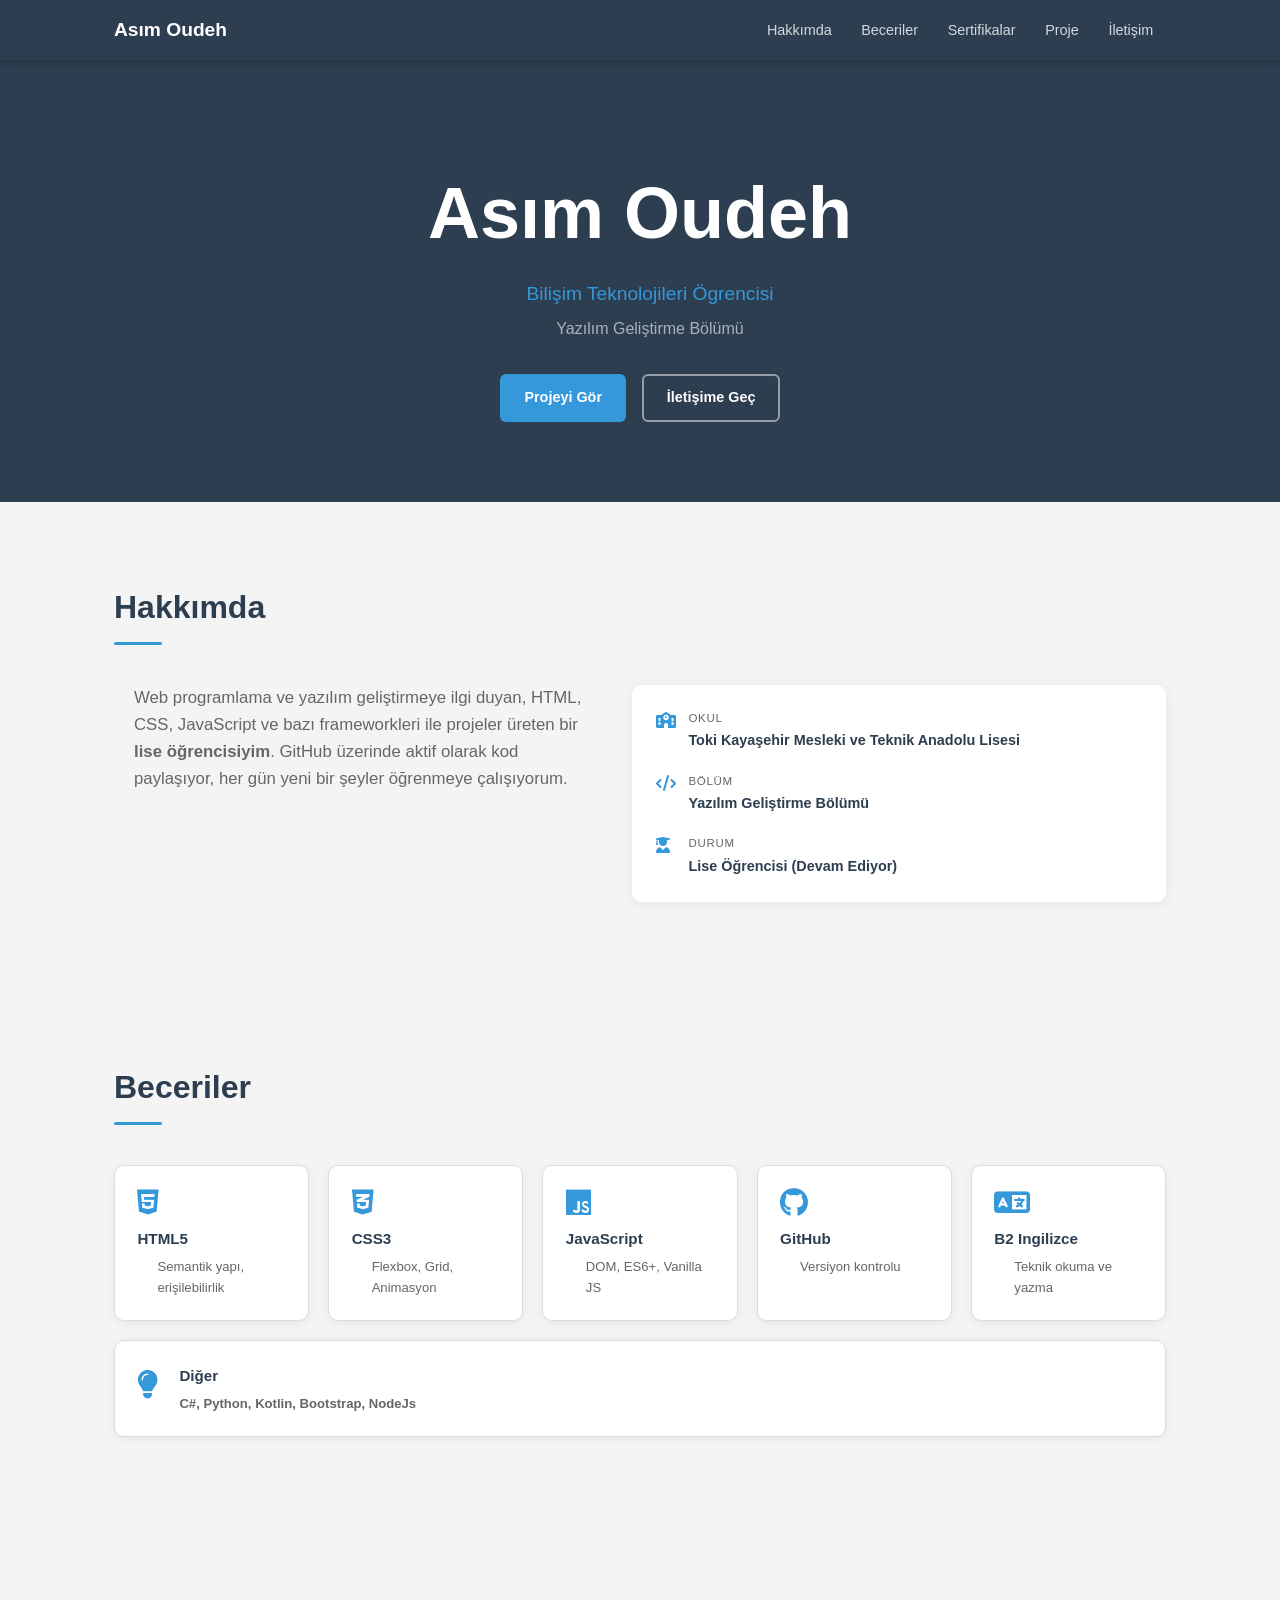
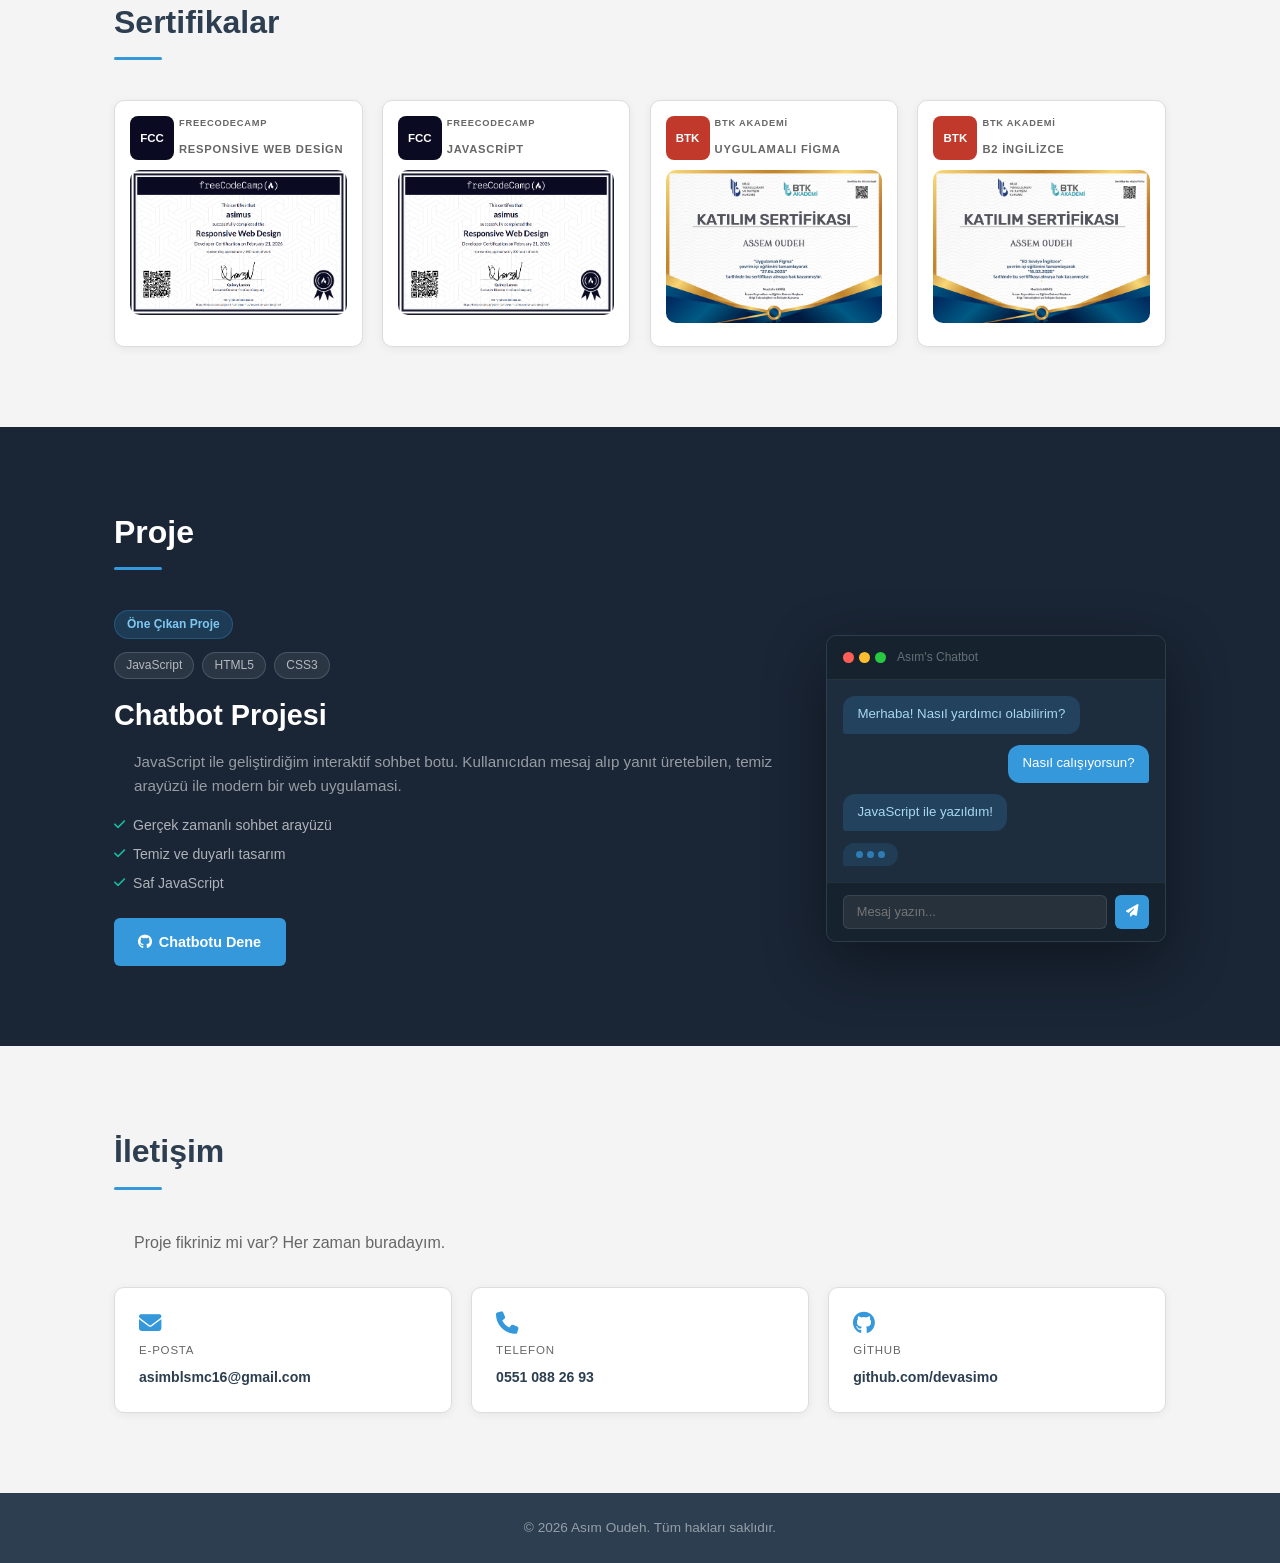
==== index.html @ b62a2e8c "Güncelleme" ====
<!DOCTYPE html>
<html lang="tr">
<head>
  <meta charset="UTF-8" />
  <meta name="viewport" content="width=device-width, initial-scale=1.0" />
  <meta name="description" content="Asım Oudeh - Bilişim Teknolojileri Öğrencisi" />
  <meta name="author" content="Asim Oudeh" />
  <title>Asım Oudeh | Portfolio</title>
  <link rel="icon" href="img/favicon.png">
  <link rel="stylesheet" href="https://cdnjs.cloudflare.com/ajax/libs/font-awesome/6.5.0/css/all.min.css" />
  <link rel="stylesheet" href="style.css" />
</head>
<body>

  <header class="header">
    <nav class="nav">
      <a href="#hero" class="nav-logo">Asım Oudeh</a>
      <ul class="nav-menu" id="navMenu">
        <li><a href="#hakkimda"     class="nav-link">Hakkımda</a></li>
        <li><a href="#beceriler"    class="nav-link">Beceriler</a></li>
        <li><a href="#sertifikalar" class="nav-link">Sertifikalar</a></li>
        <li><a href="#proje"        class="nav-link">Proje</a></li>
        <li><a href="#iletisim"     class="nav-link">İletişim</a></li>
      </ul>
      <button class="hamburger" id="hamburger" aria-label="Menuyu ac">
        <i class="fas fa-bars"></i>
      </button>
    </nav>
  </header>

  <section class="hero" id="hero">
    <h1 class="hero-name">Asım Oudeh</h1>
    <p class="hero-title">Bilişim Teknolojileri Ögrencisi</p>
    <p class="hero-sub">Yazılım Geliştirme Bölümü</p>
    <div class="hero-btns">
      <a href="#proje"    class="btn btn-primary">Projeyi Gör</a>
      <a href="#iletisim" class="btn btn-outline">İletişime Geç</a>
    </div>
  </section>

  <section class="section" id="hakkimda">
    <div class="container">
      <h2 class="section-title">Hakkımda</h2>
      <div class="about-grid">
        <div class="about-text">
          <p>Web programlama ve yazılım geliştirmeye ilgi duyan, HTML, CSS,
          JavaScript ve bazı frameworkleri ile projeler üreten bir
          <strong>lise öğrencisiyim</strong>. GitHub üzerinde aktif olarak kod paylaşıyor,
          her gün yeni bir şeyler öğrenmeye çalışıyorum.</p>
        </div>
        <div class="about-card">
          <div class="info-row">
            <i class="fas fa-school"></i>
            <div>
              <span class="info-label">Okul</span>
              <span class="info-value">Toki Kayaşehir Mesleki ve Teknik Anadolu Lisesi</span>
            </div>
          </div>
          <div class="info-row">
            <i class="fas fa-code"></i>
            <div>
              <span class="info-label">Bölüm</span>
              <span class="info-value">Yazılım Geliştirme Bölümü</span>
            </div>
          </div>
          <div class="info-row">
            <i class="fas fa-user-graduate"></i>
            <div>
              <span class="info-label">Durum</span>
              <span class="info-value">Lise Öğrencisi (Devam Ediyor)</span>
            </div>
          </div>
        </div>
      </div>
    </div>
  </section>

  <section class="section section-gray" id="beceriler">
    <div class="container">
      <h2 class="section-title">Beceriler</h2>
      <div class="cards-grid">
        <div class="card">
          <i class="fab fa-html5 card-icon"></i>
          <h3>HTML5</h3>
          <p>Semantik yapı, erişilebilirlik</p>
        </div>
        <div class="card">
          <i class="fab fa-css3-alt card-icon"></i>
          <h3>CSS3</h3>
          <p>Flexbox, Grid, Animasyon</p>
        </div>
        <div class="card">
          <i class="fab fa-js card-icon"></i>
          <h3>JavaScript</h3>
          <p>DOM, ES6+, Vanilla JS</p>
        </div>
        <div class="card">
          <i class="fab fa-github card-icon"></i>
          <h3>GitHub</h3>
          <p>Versiyon kontrolu</p>
        </div>
        <div class="card">
          <i class="fas fa-language card-icon"></i>
          <h3>B2 Ingilizce</h3>
          <p>Teknik okuma ve yazma</p>
        </div>
        <div id="diger" class="card">
          <i class="fas fa-lightbulb card-icon"></i>
          <div id="diger-icerik">
            <h3>Diğer</h3>
            <p><strong>C#, Python, Kotlin, Bootstrap, NodeJs</strong></p>
          </div>
        </div>
      </div>
    </div>
  </section>

  <section class="section" id="sertifikalar">
    <div class="container">
      <h2 class="section-title">Sertifikalar</h2>
      <div class="cards-grid">
        <div class="card cert-card">
          <div class="cert-info">
            <div class="cert-badge fcc">FCC</div>
            <span class="cert-provider"><h5><strong>FreeCodeCamp</strong></h5><h4><strong>Responsive Web Design</strong></h4></span>
          </div>
          <img id="cert-img" src="img/Web_Design_Certification.png" alt="Responsive Web Design Sertifikası">
        </div>
        <div class="card cert-card">
          <div class="cert-info">
            <div class="cert-badge fcc">FCC</div>
            <span class="cert-provider"><h5><strong>FreeCodeCamp</strong></h5><h4><strong>JavaScript</strong></h4></span>
          </div>
          <img id="cert-img" src="img/Web_Design_Certification.png" alt="JavaScript Sertifikası">
        </div>
        <div class="card cert-card">
          <div class="cert-info">
            <div class="cert-badge btk">BTK</div>
            <span class="cert-provider"><h5><strong>BTK Akademi</strong></h5><h4><strong>Uygulamalı Figma</strong></h4></span>
          </div>
          <img id="cert-img" src="img/Uygulamalı_Figma_Sertifika.jpg" alt="Uygulamalı Figma Sertifikası">
        </div>
        <div class="card cert-card">
          <div class="cert-info">
            <div class="cert-badge btk">BTK</div>
            <span class="cert-provider"><h5><strong>BTK Akademi</strong></h5><h4><strong>B2 İngilizce</strong></h4></span>
          </div>
          <img id="cert-img" src="img/B2_Seviye_İngilizce_Sertifika.jpg" alt="B2 İngilizce Sertifikası">
        </div>
        </div>
      </div>
    </div>
  </section>

  <section class="section section-dark" id="proje">
    <div class="container">
      <h2 class="section-title light">Proje</h2>
      <div class="project-box">
        <div class="project-info">
          <span class="project-badge">Öne Çıkan Proje</span>
          <div class="tags">
            <span class="tag">JavaScript</span>
            <span class="tag">HTML5</span>
            <span class="tag">CSS3</span>
          </div>
          <h3 class="project-title">Chatbot Projesi</h3>
          <p class="project-desc">JavaScript ile geliştirdiğim interaktif sohbet botu.
          Kullanıcıdan mesaj alıp yanıt üretebilen, temiz arayüzü ile modern bir web uygulamasi.</p>
          <ul class="project-list">
            <li><i class="fas fa-check"></i> Gerçek zamanlı sohbet arayüzü</li>
            <li><i class="fas fa-check"></i> Temiz ve duyarlı tasarım</li>
            <li><i class="fas fa-check"></i> Saf JavaScript</li>
          </ul>
          <div class="project-btns">
            <a href="https://github.com/devasimo/chatbot" target="_blank" class="btn btn-primary">
              <i class="fab fa-github"></i> Chatbotu Dene
            </a>
          </div>
        </div>
        <div class="chat-window">
          <div class="chat-header">
            <span class="dot red"></span>
            <span class="dot yellow"></span>
            <span class="dot green"></span>
            <span class="chat-label">Asım's Chatbot</span>
          </div>
          <div class="chat-body">
            <div class="msg bot">Merhaba! Nasıl yardımcı olabilirim?</div>
            <div class="msg user">Nasıl calışıyorsun?</div>
            <div class="msg bot">JavaScript ile yazıldım!</div>
            <div class="typing"><span></span><span></span><span></span></div>
          </div>
          <div class="chat-footer">
            <input type="text" placeholder="Mesaj yazın..." readonly />
            <button><i class="fas fa-paper-plane"></i></button>
          </div>
        </div>
      </div>
    </div>
  </section>

  <section class="section" id="iletisim">
    <div class="container">
      <h2 class="section-title">İletişim</h2>
      <p class="contact-lead">Proje fikriniz mi var? Her zaman buradayım.</p>
      <div class="contact-grid">
        <a href="mailto:asimblsmc16@gmail.com" class="contact-card">
          <i class="fas fa-envelope"></i>
          <span class="c-label">E-posta</span>
          <span class="c-value">asimblsmc16@gmail.com</span>
        </a>
        <a href="tel:+905510882693" class="contact-card">
          <i class="fas fa-phone"></i>
          <span class="c-label">Telefon</span>
          <span class="c-value">0551 088 26 93</span>
        </a>
        <a href="https://github.com/devasimo" target="_blank" class="contact-card">
          <i class="fab fa-github"></i>
          <span class="c-label">GitHub</span>
          <span class="c-value">github.com/devasimo</span>
        </a>
      </div>
    </div>
  </section>

  <!-- FOOTER -->
  <footer class="footer">
    <p>&copy; 2026 Asım Oudeh. Tüm hakları saklıdır.</p>
  </footer>

  <script src="script.js"></script>
</body>
</html>
---- style.css ----
/* ============================================
   ASIM OUDEH - PORTFOLIO CSS
   Toplam hedef: 400 satirdan az
   ============================================ */

/* -- Renk degiskenleri -- */
:root {
  --primary:   #2c3e50;
  --secondary: #3498db;
  --bg:        #f4f4f4;
  --white:     #ffffff;
  --text:      #333333;
  --muted:     #666666;
  --border:    #dddddd;
}

/* -- Reset -- */
*, *::before, *::after { box-sizing: border-box; margin: 0; padding: 0; }
html { scroll-behavior: smooth; }
body { font-family: 'Segoe UI', Tahoma, Geneva, Verdana, sans-serif; color: var(--text); background: var(--bg); line-height: 1.6; }
a { text-decoration: none; color: inherit; }
ul { list-style: none; }
button { cursor: pointer; font-family: inherit; }

/* -- Yardimci -- */
.container { max-width: 1100px; margin: 0 auto; padding: 0 1.5rem; }

/* ============================================
   HEADER
   ============================================ */
.header {
  position: sticky;
  top: 0;
  background: var(--primary);
  z-index: 100;
  box-shadow: 0 2px 8px rgba(0,0,0,.2);
}
.nav {
  max-width: 1100px;
  margin: 0 auto;
  padding: 0 1.5rem;
  display: flex;
  align-items: center;
  justify-content: space-between;
  height: 60px;
}
.nav-logo { color: var(--white); font-size: 1.2rem; font-weight: 700; }
.nav-menu { display: flex; gap: 0.25rem; }
.nav-link {
  color: rgba(255,255,255,.8);
  padding: 0.4rem 0.8rem;
  border-radius: 4px;
  font-size: 0.9rem;
  transition: background 0.2s;
}
.nav-link:hover { background: rgba(255,255,255,.15); color: var(--white); }
.hamburger {
  display: none;
  background: none;
  border: none;
  color: var(--white);
  font-size: 1.3rem;
  padding: 0.3rem;
}

/* ============================================
   HERO
   ============================================ */
.hero {
  background: var(--primary);
  color: var(--white);
  text-align: center;
  padding: 6rem 1.5rem 5rem;
}
.hero-name  { font-size: clamp(2.5rem, 7vw, 4.5rem); font-weight: 700; margin-bottom: 0.5rem; }
.hero-title { font-size: 1.2rem; color: var(--secondary); margin-bottom: 0.4rem; }
.hero-sub   { font-size: 1rem; color: rgba(255,255,255,.6); margin-bottom: 2rem; }
.hero-btns  { display: flex; gap: 1rem; justify-content: center; flex-wrap: wrap; }

/* ============================================
   BUTONLAR
   ============================================ */
.btn {
  display: inline-flex;
  align-items: center;
  gap: 0.4rem;
  padding: 0.65rem 1.4rem;
  border-radius: 6px;
  font-size: 0.9rem;
  font-weight: 600;
  border: 2px solid transparent;
  transition: background 0.2s, color 0.2s, border-color 0.2s;
}
.btn-primary      { background: var(--secondary); color: var(--white); }
.btn-primary:hover { background: #2980b9; }
.btn-outline      { border-color: rgba(255,255,255,.5); color: var(--white); }
.btn-outline:hover { background: rgba(255,255,255,.1); border-color: var(--white); }
.btn-outline-light      { border-color: rgba(255,255,255,.4); color: rgba(255,255,255,.8); }
.btn-outline-light:hover { border-color: var(--white); color: var(--white); }

/* ============================================
   SECTION GENEL
   ============================================ */
.section      { padding: 5rem 0; }
.section-gray { background: var(--bg); }
.section-dark { background: #1a2535; }
.section-title {
  font-size: 2rem;
  font-weight: 700;
  color: var(--primary);
  margin-bottom: 2.5rem;
  position: relative;
  padding-bottom: 0.75rem;
}
.section-title::after {
  content: '';
  position: absolute;
  bottom: 0; left: 0;
  width: 48px; height: 3px;
  background: var(--secondary);
  border-radius: 2px;
}
.section-title.light { color: var(--white); }
.section-title.light::after { background: var(--secondary); }

/* ============================================
   HAKKIMDA
   ============================================ */
.about-grid {
  display: flex;
  gap: 2rem;
  align-items: flex-start;
}
.about-text { flex: 1; font-size: 1.05rem; color: var(--muted); }
.about-card {
  flex: 1;
  background: var(--white);
  border-radius: 10px;
  padding: 1.5rem;
  box-shadow: 0 2px 12px rgba(0,0,0,.07);
  display: flex;
  flex-direction: column;
  gap: 1.2rem;
}
.info-row {
  display: flex;
  align-items: flex-start;
  gap: 0.9rem;
}
.info-row i {
  color: var(--secondary);
  font-size: 1rem;
  margin-top: 3px;
  width: 18px;
}
.info-label {
  display: block;
  font-size: 0.72rem;
  text-transform: uppercase;
  letter-spacing: .06em;
  color: var(--muted);
  margin-bottom: 2px;
}
.info-value { display: block; font-size: 0.9rem; font-weight: 600; color: var(--primary); }

/* ============================================
   KARTLAR (Beceri ve Sertifika icin)
   ============================================ */
.cards-grid {
  display: flex;
  flex-wrap: wrap;
  gap: 1.2rem;
}
.card {
  background: var(--white);
  border-radius: 10px;
  padding: 1.4rem;
  box-shadow: 0 2px 10px rgba(0,0,0,.06);
  border: 1px solid var(--border);
  flex: 1 1 160px;
  transition: transform 0.2s, box-shadow 0.2s;
}
.card:hover { transform: translateY(-3px); box-shadow: 0 6px 20px rgba(0,0,0,.1); }
.card-icon { font-size: 1.8rem; color: var(--secondary); margin-bottom: 0.6rem; display: block; }
.card h3 { font-size: 0.95rem; font-weight: 700; color: var(--primary); margin-bottom: 0.3rem; }
.card p  { font-size: 0.82rem; color: var(--muted); }

.cert-card {  gap: 1rem; flex:240px; padding: 15px; }
.cert-badge {
  width: 44px; height: 44px;
  border-radius: 8px;
  font-size: 0.72rem;
  font-weight: 800;
  color: var(--white);
  display: grid; 
  place-items: center;
}
.fcc { background: #0a0a23; }
.btk { background: #c0392b; }
.cert-info { display: flex; }
.cert-provider { font-size: 0.7rem; text-transform: uppercase; letter-spacing: .07em; color: var(--muted); margin-left: 5px; }
.cert-info h3 { font-size: 0.9rem; margin: 1px 0; color: var(--primary); }
#cert-img {
  width: 100%;
  height: auto;
  border-radius: 10px;
  margin-top: 0.6rem;
}
h5 {
  margin-bottom: 10px;
}
div#diger {
  display: flex;
  align-items: center;
}
div#diger h3, p{
  margin-left: 20px;
}

/* ============================================
   PROJE
   ============================================ */
.project-box {
  display: flex;
  gap: 2.5rem;
  align-items: center;
}
.project-info { flex: 1; }
.project-badge {
  display: inline-block;
  background: rgba(52,152,219,.2);
  color: #7ec8f0;
  border: 1px solid rgba(52,152,219,.3);
  font-size: 0.75rem;
  font-weight: 600;
  padding: 0.25rem 0.75rem;
  border-radius: 50px;
  margin-bottom: 0.8rem;
}
.tags { display: flex; gap: 0.5rem; flex-wrap: wrap; margin-bottom: 0.8rem; }
.tag {
  background: rgba(255,255,255,.08);
  border: 1px solid rgba(255,255,255,.15);
  color: rgba(255,255,255,.65);
  font-size: 0.75rem;
  padding: 0.2rem 0.7rem;
  border-radius: 50px;
}
.project-title { font-size: 1.8rem; font-weight: 700; color: var(--white); margin-bottom: 0.7rem; }
.project-desc  { font-size: 0.95rem; color: rgba(255,255,255,.55); margin-bottom: 1rem; }
.project-list  { display: flex; flex-direction: column; gap: 0.4rem; margin-bottom: 1.5rem; }
.project-list li { font-size: 0.88rem; color: rgba(255,255,255,.65); display: flex; align-items: center; gap: 0.5rem; }
.project-list i  { color: #1abc9c; font-size: 0.8rem; }
.project-btns { display: flex; gap: 0.8rem; flex-wrap: wrap; }

.chat-window {
  flex: 1;
  max-width: 340px;
  background: #1e2d3d;
  border-radius: 10px;
  overflow: hidden;
  box-shadow: 0 20px 60px rgba(0,0,0,.4);
  border: 1px solid rgba(255,255,255,.07);
}
.chat-header {
  display: flex;
  align-items: center;
  gap: 5px;
  padding: 0.75rem 1rem;
  background: #16222e;
  border-bottom: 1px solid rgba(255,255,255,.07);
}
.dot { width: 11px; height: 11px; border-radius: 50%; }
.red    { background: #ff5f57; }
.yellow { background: #febc2e; }
.green  { background: #28c840; }
.chat-label { font-size: 0.75rem; color: rgba(255,255,255,.35); margin-left: 6px; }
.chat-body  { padding: 1rem; display: flex; flex-direction: column; gap: 0.7rem; min-height: 150px; }
.msg { max-width: 80%; padding: 0.6rem 0.9rem; border-radius: 12px; font-size: 0.83rem; line-height: 1.4; }
.bot  { background: rgba(52,152,219,.2); color: #a8d8f0; border-bottom-left-radius: 3px; align-self: flex-start; }
.user { background: var(--secondary); color: var(--white); border-bottom-right-radius: 3px; align-self: flex-end; }
.typing { display: flex; gap: 4px; align-items: center; padding: 0.5rem 0.8rem;
  background: rgba(52,152,219,.15); border-radius: 12px; border-bottom-left-radius: 3px;
  align-self: flex-start; width: fit-content; }
.typing span { width: 7px; height: 7px; background: rgba(52,152,219,.7); border-radius: 50%;
  animation: blink 1.2s infinite; }
.typing span:nth-child(2) { animation-delay: .2s; }
.typing span:nth-child(3) { animation-delay: .4s; }
@keyframes blink { 0%,100%{opacity:.3;transform:translateY(0)} 50%{opacity:1;transform:translateY(-4px)} }
.chat-footer { display: flex; gap: 0.5rem; padding: 0.75rem 1rem;
  border-top: 1px solid rgba(255,255,255,.06); background: #16222e; }
.chat-footer input { flex: 1; background: rgba(255,255,255,.07); border: 1px solid rgba(255,255,255,.1);
  border-radius: 6px; padding: 0.4rem 0.8rem; color: rgba(255,255,255,.35); font-size: 0.8rem; outline: none; }
.chat-footer button { width: 34px; height: 34px; background: var(--secondary); border-radius: 6px;
  border: none; color: var(--white); display: grid; place-items: center; font-size: 0.78rem; cursor: default; }

/* ============================================
   ILETISIM
   ============================================ */
.contact-lead { font-size: 1rem; color: var(--muted); margin-bottom: 2rem; }
.contact-grid { display: flex; flex-wrap: wrap; gap: 1.2rem; }
.contact-card {
  flex: 1 1 180px;
  background: var(--white);
  border-radius: 10px;
  padding: 1.5rem;
  box-shadow: 0 2px 10px rgba(0,0,0,.06);
  border: 1px solid var(--border);
  display: flex;
  flex-direction: column;
  gap: 0.4rem;
  transition: transform 0.2s, border-color 0.2s;
}
.contact-card:hover { transform: translateY(-3px); border-color: var(--secondary); }
.contact-card i { font-size: 1.4rem; color: var(--secondary); }
.c-label { font-size: 0.72rem; text-transform: uppercase; letter-spacing: .07em; color: var(--muted); }
.c-value { font-size: 0.88rem; font-weight: 600; color: var(--primary); word-break: break-word; }

.footer { background: var(--primary); color: rgba(255,255,255,.5); text-align: center;
  padding: 1.5rem; font-size: 0.85rem; }

/* ============================================
   MOBIL (max-width: 768px)
   ============================================ */
@media (max-width: 768px) {
  /* hamburger goster, menu gizle */
  .hamburger { display: block; }
  .nav-menu {
    display: none;
    position: absolute;
    top: 60px; left: 0; right: 0;
    background: var(--primary);
    flex-direction: column;
    padding: 1rem 1.5rem;
    gap: 0.25rem;
    border-top: 1px solid rgba(255,255,255,.1);
  }
  .nav-menu.open { display: flex; }
  .nav-link { padding: 0.6rem 0.8rem; }

  .about-grid   { flex-direction: column; }
  .project-box  { flex-direction: column; }
  .chat-window  { max-width: 100%; }
  .hero-name    { font-size: 2.5rem; }
  .section      { padding: 3.5rem 0; }
}
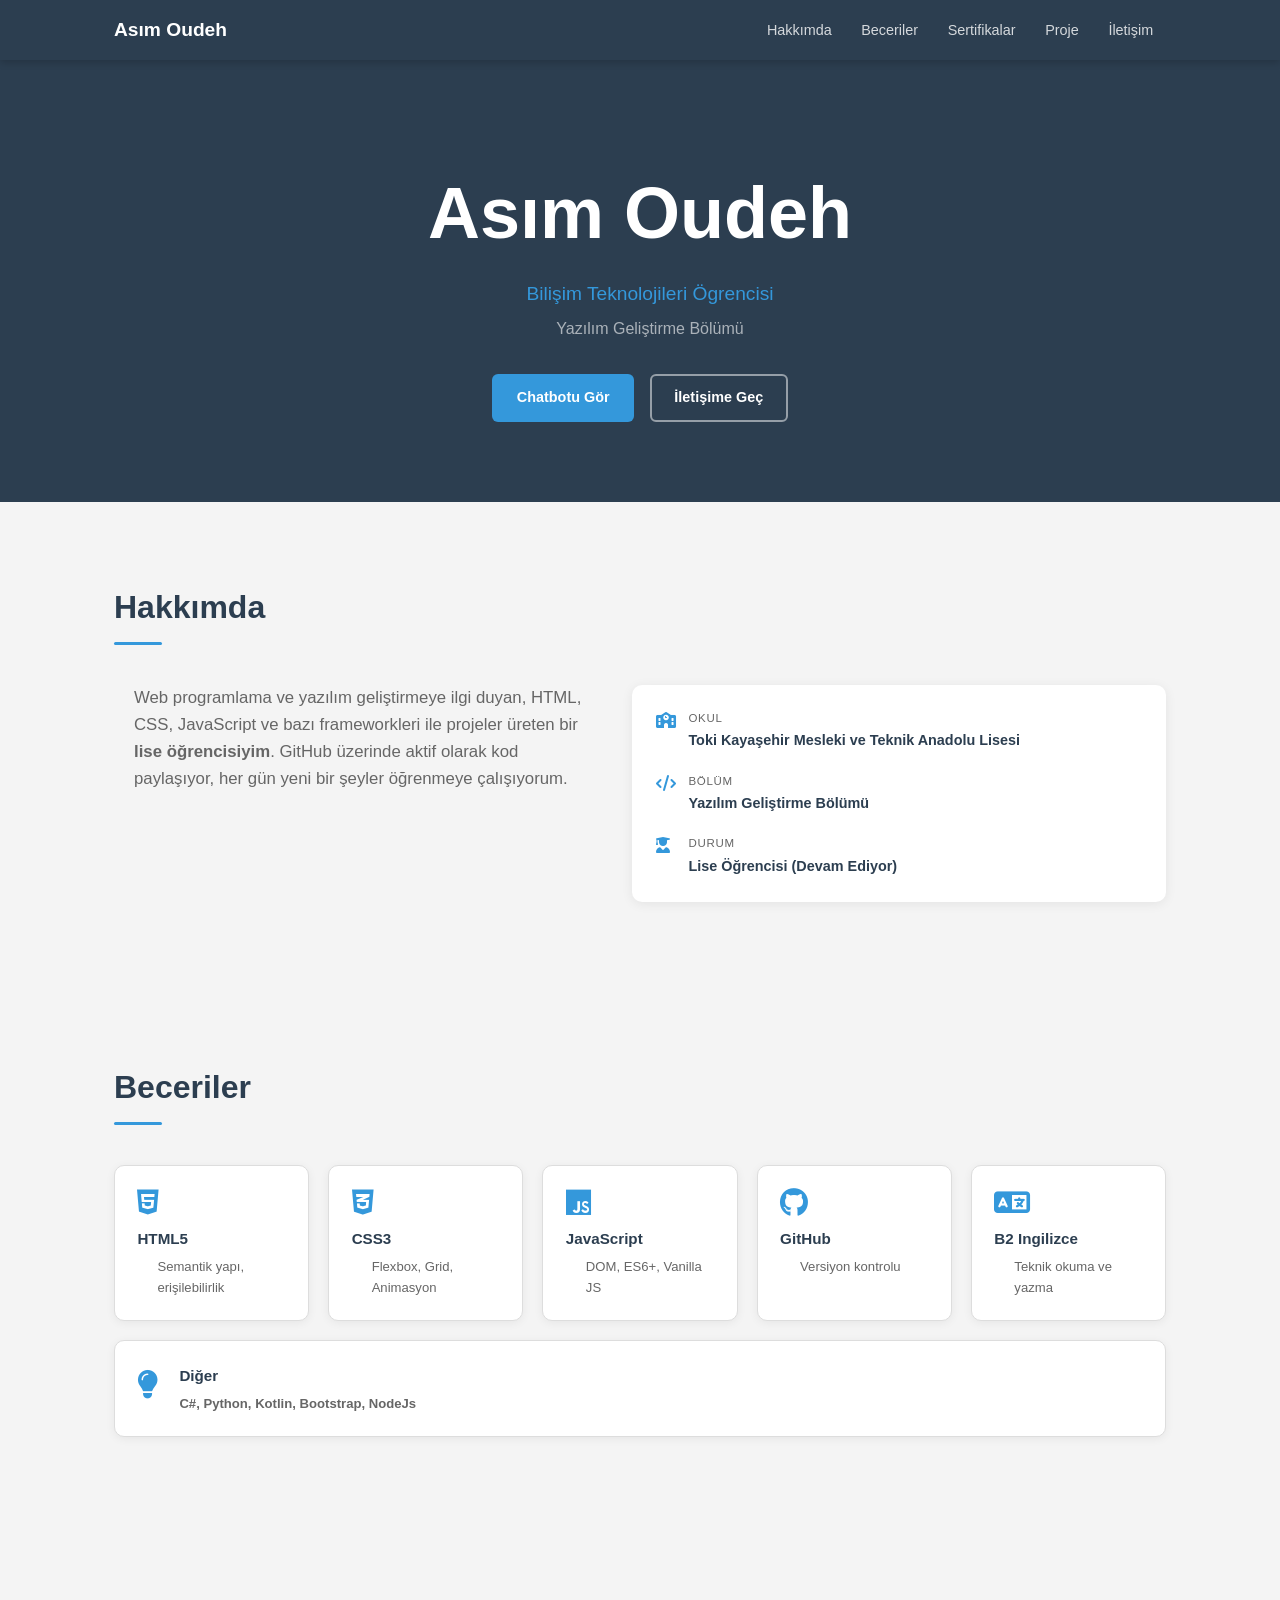
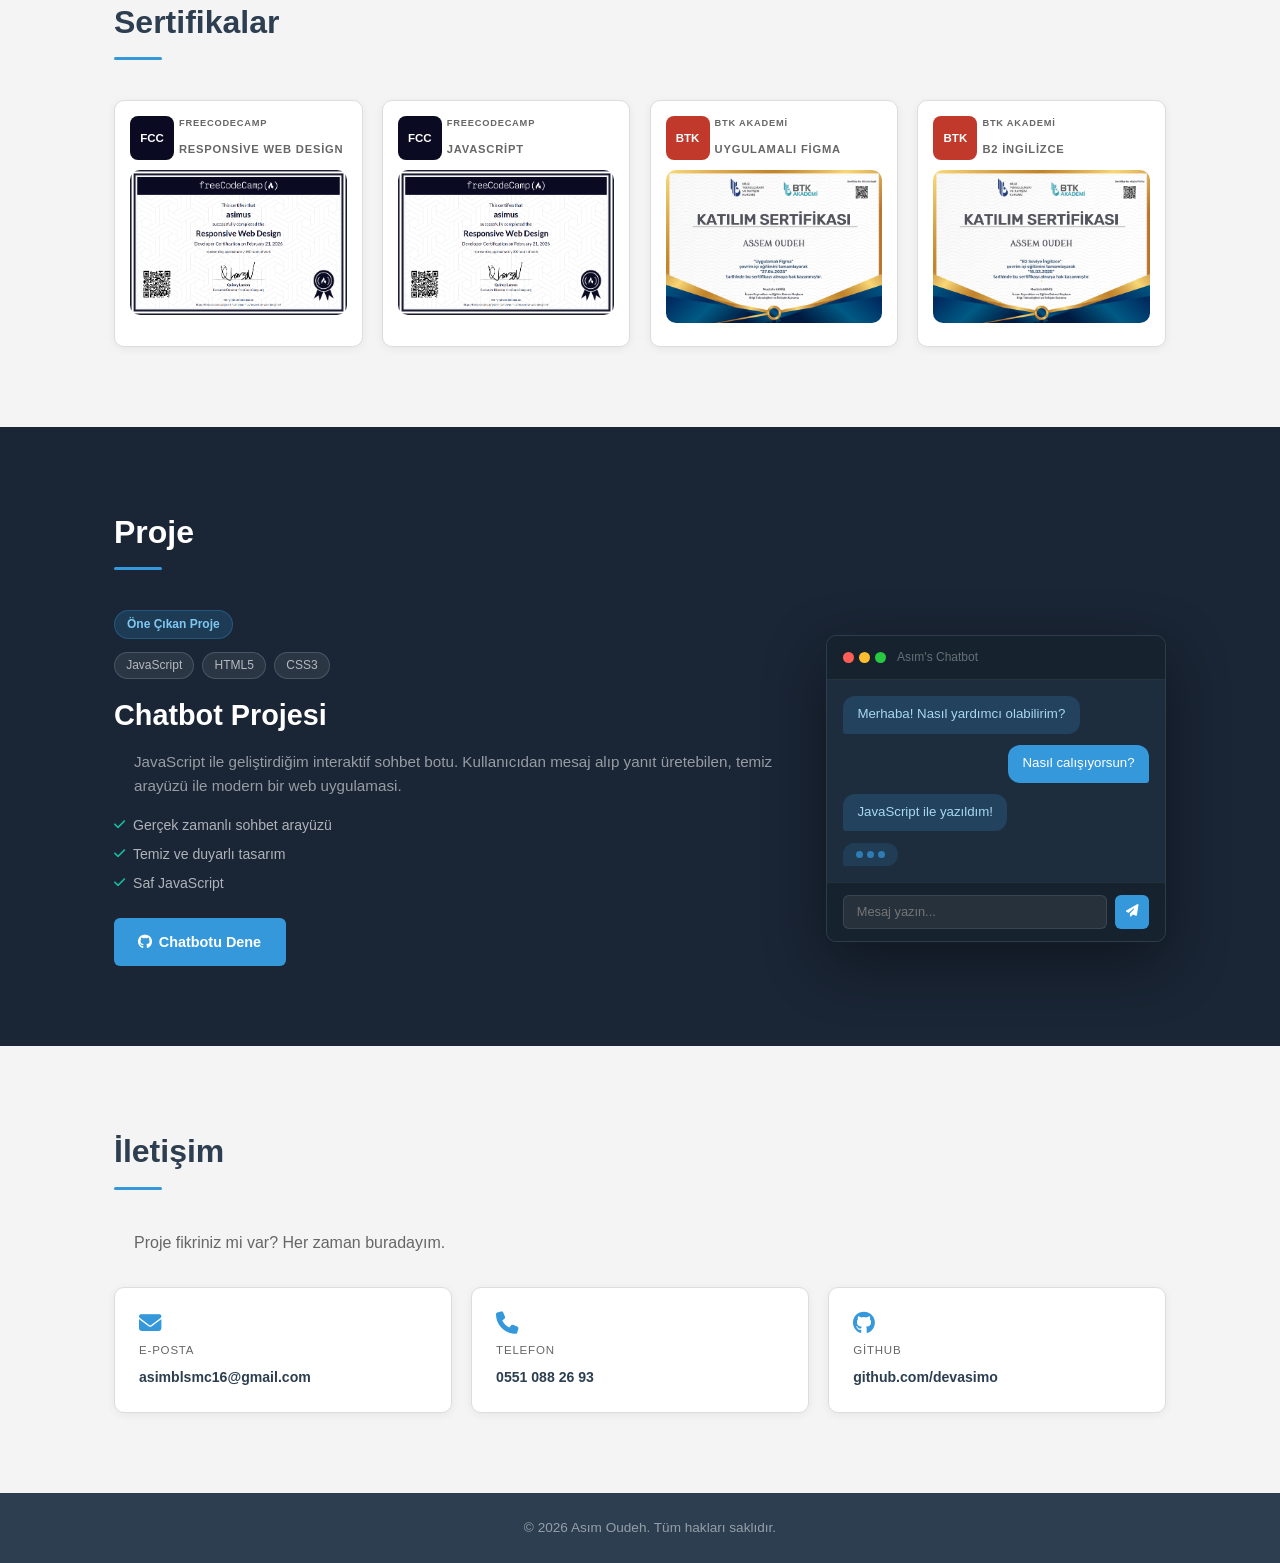
==== commit cd3cd1e3: "Link Update" ====
--- a/index.html
+++ b/index.html
@@ -33,7 +33,7 @@
     <p class="hero-title">Bilişim Teknolojileri Ögrencisi</p>
     <p class="hero-sub">Yazılım Geliştirme Bölümü</p>
     <div class="hero-btns">
-      <a href="#proje"    class="btn btn-primary">Projeyi Gör</a>
+      <a href="#proje"    class="btn btn-primary">Chatbotu Gör</a>
       <a href="#iletisim" class="btn btn-outline">İletişime Geç</a>
     </div>
   </section>
@@ -172,8 +172,8 @@
             <li><i class="fas fa-check"></i> Saf JavaScript</li>
           </ul>
           <div class="project-btns">
-            <a href="https://github.com/devasimo/chatbot" target="_blank" class="btn btn-primary">
-              <i class="fab fa-github"></i> Chatbotu Dene
+            <a href="https://github.com/devasimo/chatbot/index.html" target="_blank" class="btn btn-primary">
+              <i class="fab fa-github"></i>Chatbotu Dene
             </a>
           </div>
         </div>
@@ -214,7 +214,7 @@
           <span class="c-label">Telefon</span>
           <span class="c-value">0551 088 26 93</span>
         </a>
-        <a href="https://github.com/devasimo" target="_blank" class="contact-card">
+        <a href="devasimo-github-ogjfnze8j-asimblsmc16-2936s-projects.vercel.app" target="_blank" class="contact-card">
           <i class="fab fa-github"></i>
           <span class="c-label">GitHub</span>
           <span class="c-value">github.com/devasimo</span>
